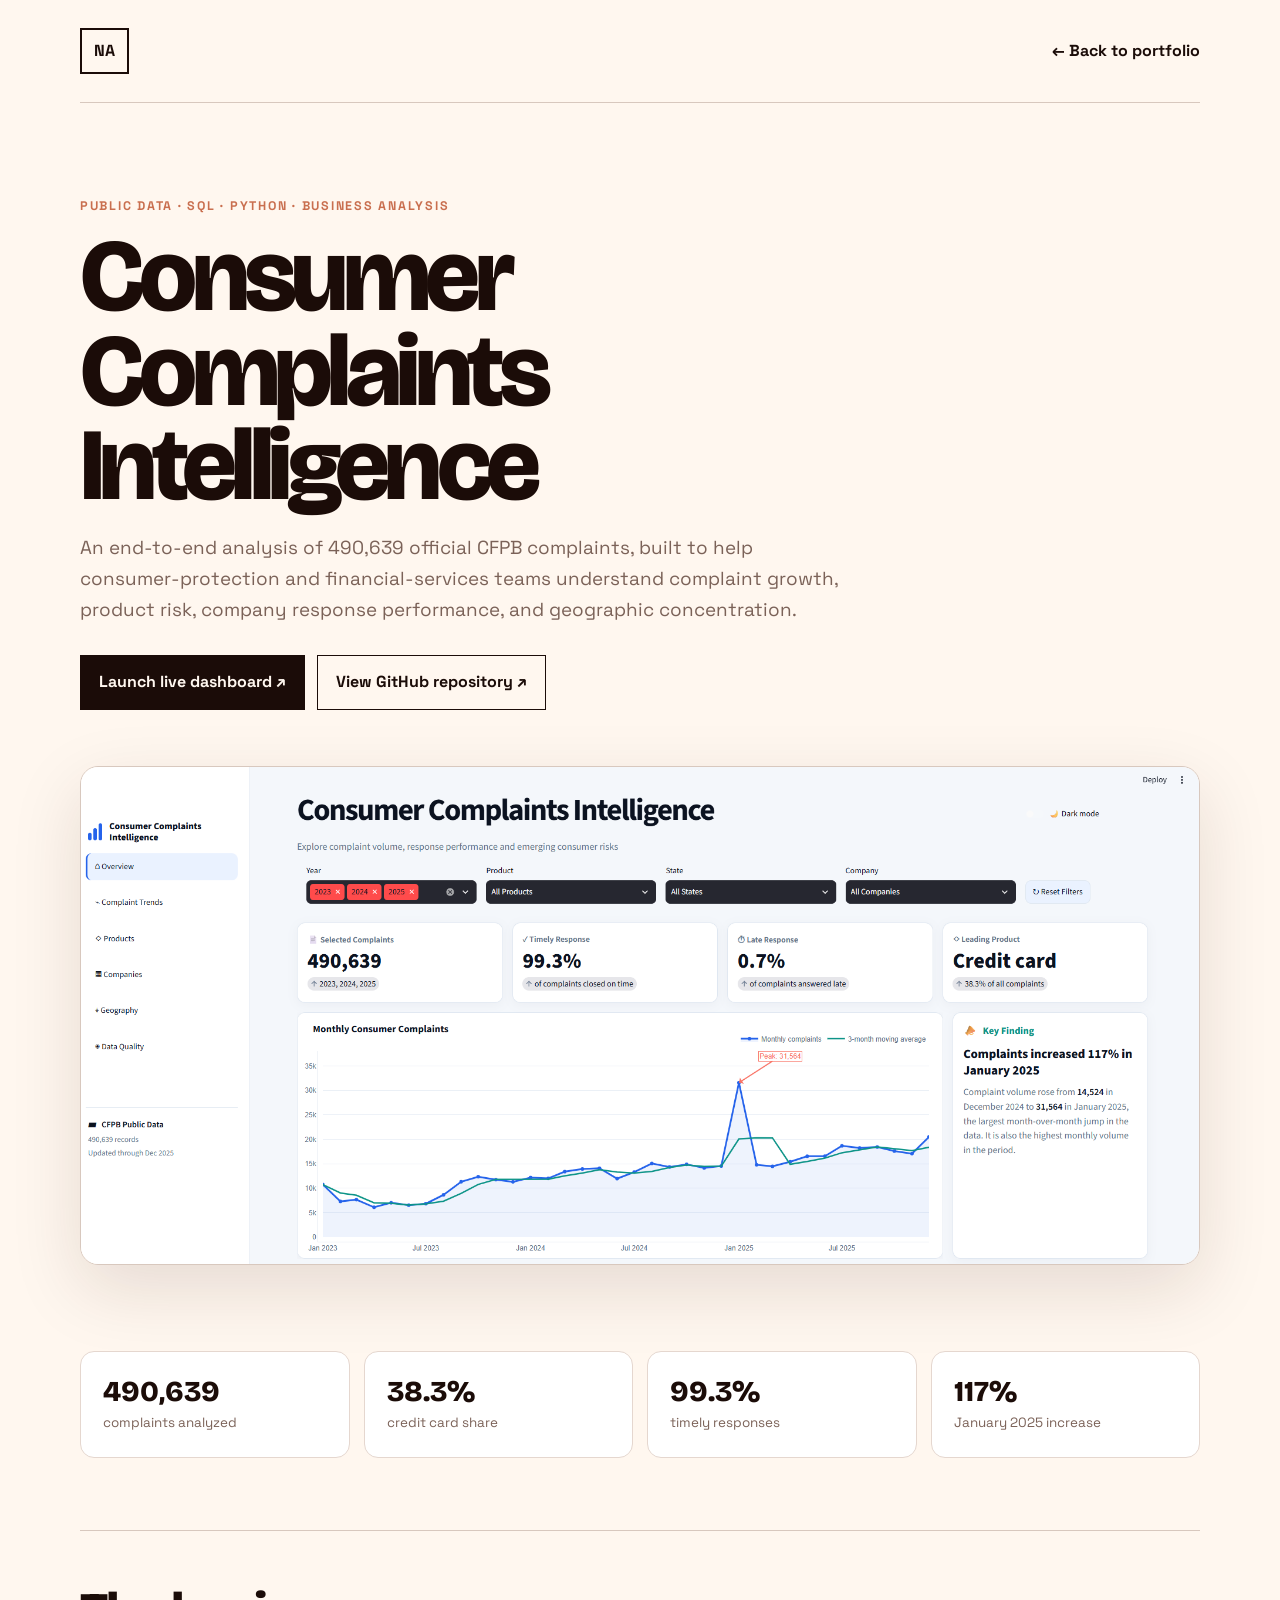
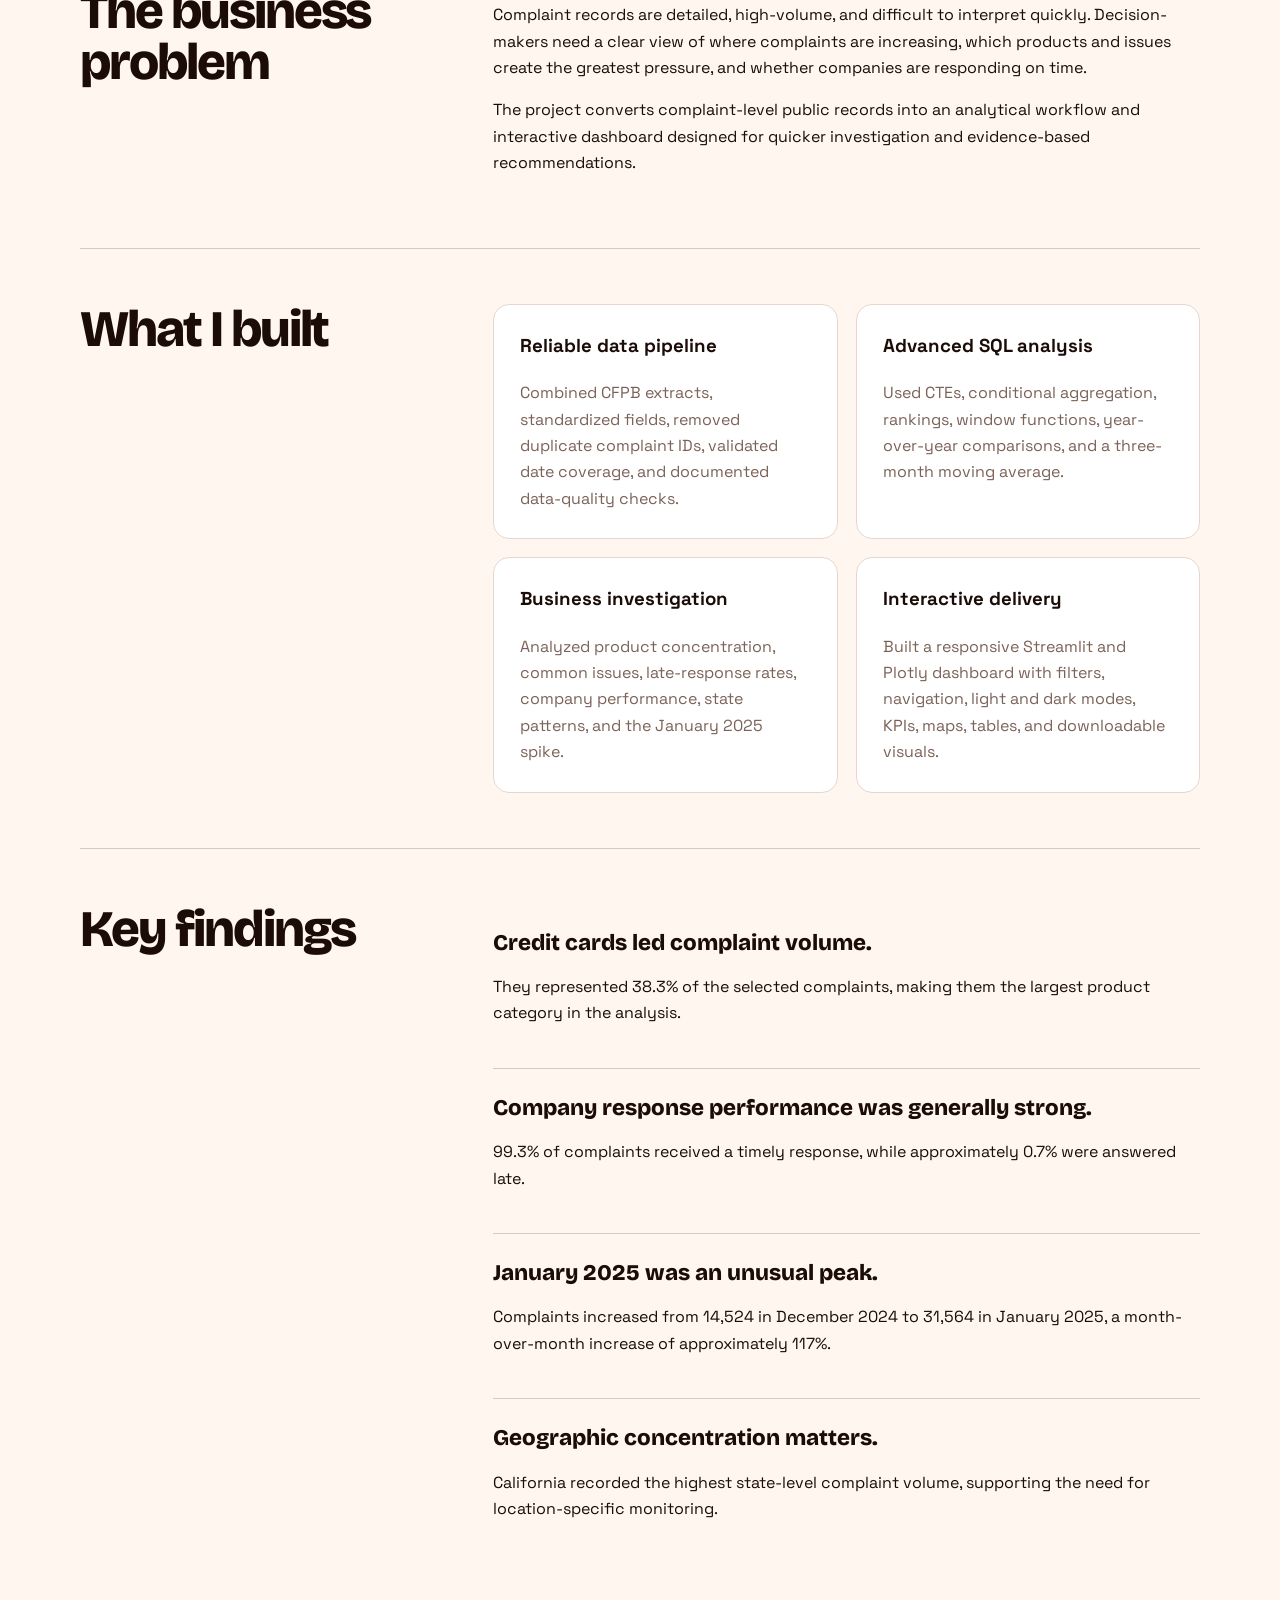
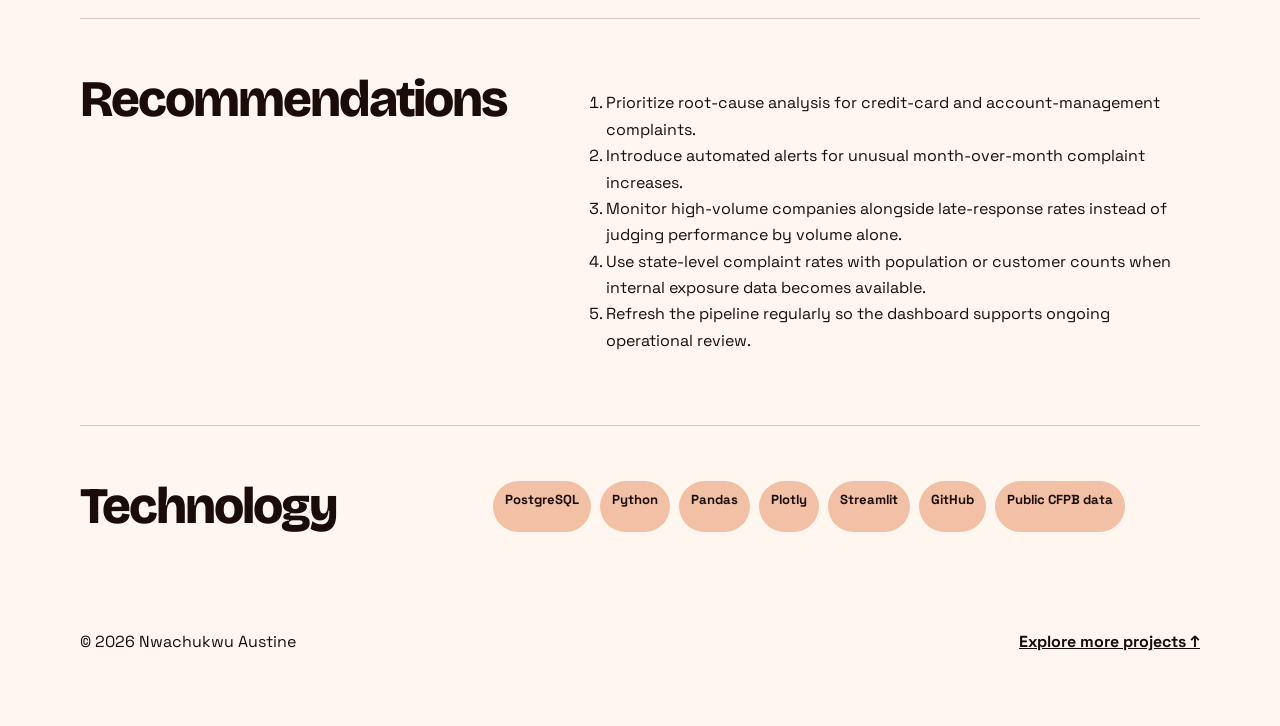
==== case-studies/consumer-complaints.html @ c1dcc5f7 "Add Consumer Complaints business case study" ====
<!DOCTYPE html>
<html lang="en">
<head>
  <meta charset="UTF-8">
  <meta name="viewport" content="width=device-width, initial-scale=1.0">
  <meta name="description" content="Consumer Complaints Intelligence business analysis case study by Nwachukwu Austine.">
  <title>Consumer Complaints Intelligence | Nwachukwu Austine</title>
  <link rel="preconnect" href="https://fonts.googleapis.com">
  <link rel="preconnect" href="https://fonts.gstatic.com" crossorigin>
  <link href="https://fonts.googleapis.com/css2?family=Bricolage+Grotesque:opsz,wght@12..96,600..800&family=Space+Grotesk:wght@400;500;600;700&display=swap" rel="stylesheet">
  <style>
    :root{--ink:#1b0c08;--brown:#351a12;--clay:#c96f4f;--peach:#f2c1a5;--cream:#fff7ef;--muted:#7b6258}
    *{box-sizing:border-box}body{margin:0;background:var(--cream);color:var(--ink);font-family:"Space Grotesk",sans-serif;line-height:1.65}
    header,main,footer{width:min(1120px,calc(100% - 40px));margin:auto}.nav{display:flex;justify-content:space-between;align-items:center;padding:28px 0}.nav a{color:var(--ink);font-weight:700;text-decoration:none}.mark{border:2px solid var(--ink);padding:8px 12px}
    .hero{padding:80px 0 58px;border-top:1px solid #d8c8be}.eyebrow{color:var(--clay);font-size:.78rem;font-weight:700;letter-spacing:.14em;text-transform:uppercase}.hero h1{max-width:900px;margin:14px 0 18px;font:800 clamp(3rem,8vw,7rem)/.92 "Bricolage Grotesque",sans-serif;letter-spacing:-.055em}.lede{max-width:760px;font-size:1.18rem;color:var(--muted)}
    .actions{display:flex;flex-wrap:wrap;gap:12px;margin-top:30px}.btn{display:inline-block;padding:13px 18px;border:1px solid var(--ink);color:var(--ink);font-weight:700;text-decoration:none}.btn.primary{background:var(--ink);color:var(--cream)}
    .hero img{display:block;width:100%;margin:56px 0 0;border:1px solid #d8c8be;border-radius:18px;box-shadow:0 24px 70px #351a1220}
    .metrics{display:grid;grid-template-columns:repeat(4,1fr);gap:14px;margin:28px 0 72px}.metric{padding:22px;background:#fff;border:1px solid #e5d7cf;border-radius:14px}.metric strong{display:block;font:800 1.8rem "Bricolage Grotesque",sans-serif}.metric span{font-size:.84rem;color:var(--muted)}
    section{padding:55px 0;border-top:1px solid #d8c8be}.section-grid{display:grid;grid-template-columns:1fr 2fr;gap:60px}.section-grid h2{margin:0;font:800 clamp(2rem,4vw,3.5rem)/1 "Bricolage Grotesque",sans-serif;letter-spacing:-.04em}.section-grid h3{margin-top:0}.card-grid{display:grid;grid-template-columns:repeat(2,1fr);gap:18px}.card{padding:26px;border-radius:16px;background:#fff;border:1px solid #e5d7cf}.card p{margin-bottom:0;color:var(--muted)}
    .insight{padding:25px 0;border-bottom:1px solid #d8c8be}.insight strong{font:800 1.4rem "Bricolage Grotesque",sans-serif}.insight:last-child{border:0}.stack{display:flex;flex-wrap:wrap;gap:9px}.stack span{padding:8px 12px;border-radius:999px;background:var(--peach);font-weight:700;font-size:.82rem}
    footer{padding:42px 0 70px;display:flex;justify-content:space-between;gap:20px}footer a{color:var(--ink);font-weight:700}
    @media(max-width:760px){.hero{padding-top:48px}.metrics,.card-grid{grid-template-columns:1fr 1fr}.section-grid{grid-template-columns:1fr;gap:28px}}
    @media(max-width:480px){.metrics,.card-grid{grid-template-columns:1fr}.nav{align-items:flex-start}.hero h1{font-size:3.2rem}}
  </style>
</head>
<body>
  <header><nav class="nav"><a class="mark" href="../index.html">NA</a><a href="../index.html#projects">← Back to portfolio</a></nav></header>
  <main>
    <section class="hero">
      <p class="eyebrow">Public Data · SQL · Python · Business Analysis</p>
      <h1>Consumer Complaints Intelligence</h1>
      <p class="lede">An end-to-end analysis of 490,639 official CFPB complaints, built to help consumer-protection and financial-services teams understand complaint growth, product risk, company response performance, and geographic concentration.</p>
      <div class="actions"><a class="btn primary" href="https://cfpb-complaints-austine.streamlit.app/" target="_blank" rel="noopener">Launch live dashboard ↗</a><a class="btn" href="https://github.com/austinechi1/Consumer-Financial-Complaints-Analysis" target="_blank" rel="noopener">View GitHub repository ↗</a></div>
      <img src="../assets/consumer-complaints-dashboard.png" alt="Consumer Complaints Intelligence interactive dashboard">
    </section>
    <div class="metrics"><div class="metric"><strong>490,639</strong><span>complaints analyzed</span></div><div class="metric"><strong>38.3%</strong><span>credit card share</span></div><div class="metric"><strong>99.3%</strong><span>timely responses</span></div><div class="metric"><strong>117%</strong><span>January 2025 increase</span></div></div>

    <section class="section-grid"><h2>The business problem</h2><div><p>Complaint records are detailed, high-volume, and difficult to interpret quickly. Decision-makers need a clear view of where complaints are increasing, which products and issues create the greatest pressure, and whether companies are responding on time.</p><p>The project converts complaint-level public records into an analytical workflow and interactive dashboard designed for quicker investigation and evidence-based recommendations.</p></div></section>

    <section class="section-grid"><h2>What I built</h2><div class="card-grid"><article class="card"><h3>Reliable data pipeline</h3><p>Combined CFPB extracts, standardized fields, removed duplicate complaint IDs, validated date coverage, and documented data-quality checks.</p></article><article class="card"><h3>Advanced SQL analysis</h3><p>Used CTEs, conditional aggregation, rankings, window functions, year-over-year comparisons, and a three-month moving average.</p></article><article class="card"><h3>Business investigation</h3><p>Analyzed product concentration, common issues, late-response rates, company performance, state patterns, and the January 2025 spike.</p></article><article class="card"><h3>Interactive delivery</h3><p>Built a responsive Streamlit and Plotly dashboard with filters, navigation, light and dark modes, KPIs, maps, tables, and downloadable visuals.</p></article></div></section>

    <section class="section-grid"><h2>Key findings</h2><div><div class="insight"><strong>Credit cards led complaint volume.</strong><p>They represented 38.3% of the selected complaints, making them the largest product category in the analysis.</p></div><div class="insight"><strong>Company response performance was generally strong.</strong><p>99.3% of complaints received a timely response, while approximately 0.7% were answered late.</p></div><div class="insight"><strong>January 2025 was an unusual peak.</strong><p>Complaints increased from 14,524 in December 2024 to 31,564 in January 2025, a month-over-month increase of approximately 117%.</p></div><div class="insight"><strong>Geographic concentration matters.</strong><p>California recorded the highest state-level complaint volume, supporting the need for location-specific monitoring.</p></div></div></section>

    <section class="section-grid"><h2>Recommendations</h2><div><ol><li>Prioritize root-cause analysis for credit-card and account-management complaints.</li><li>Introduce automated alerts for unusual month-over-month complaint increases.</li><li>Monitor high-volume companies alongside late-response rates instead of judging performance by volume alone.</li><li>Use state-level complaint rates with population or customer counts when internal exposure data becomes available.</li><li>Refresh the pipeline regularly so the dashboard supports ongoing operational review.</li></ol></div></section>

    <section class="section-grid"><h2>Technology</h2><div class="stack"><span>PostgreSQL</span><span>Python</span><span>Pandas</span><span>Plotly</span><span>Streamlit</span><span>GitHub</span><span>Public CFPB data</span></div></section>
  </main>
  <footer><span>© 2026 Nwachukwu Austine</span><a href="../index.html#projects">Explore more projects ↑</a></footer>
</body>
</html>
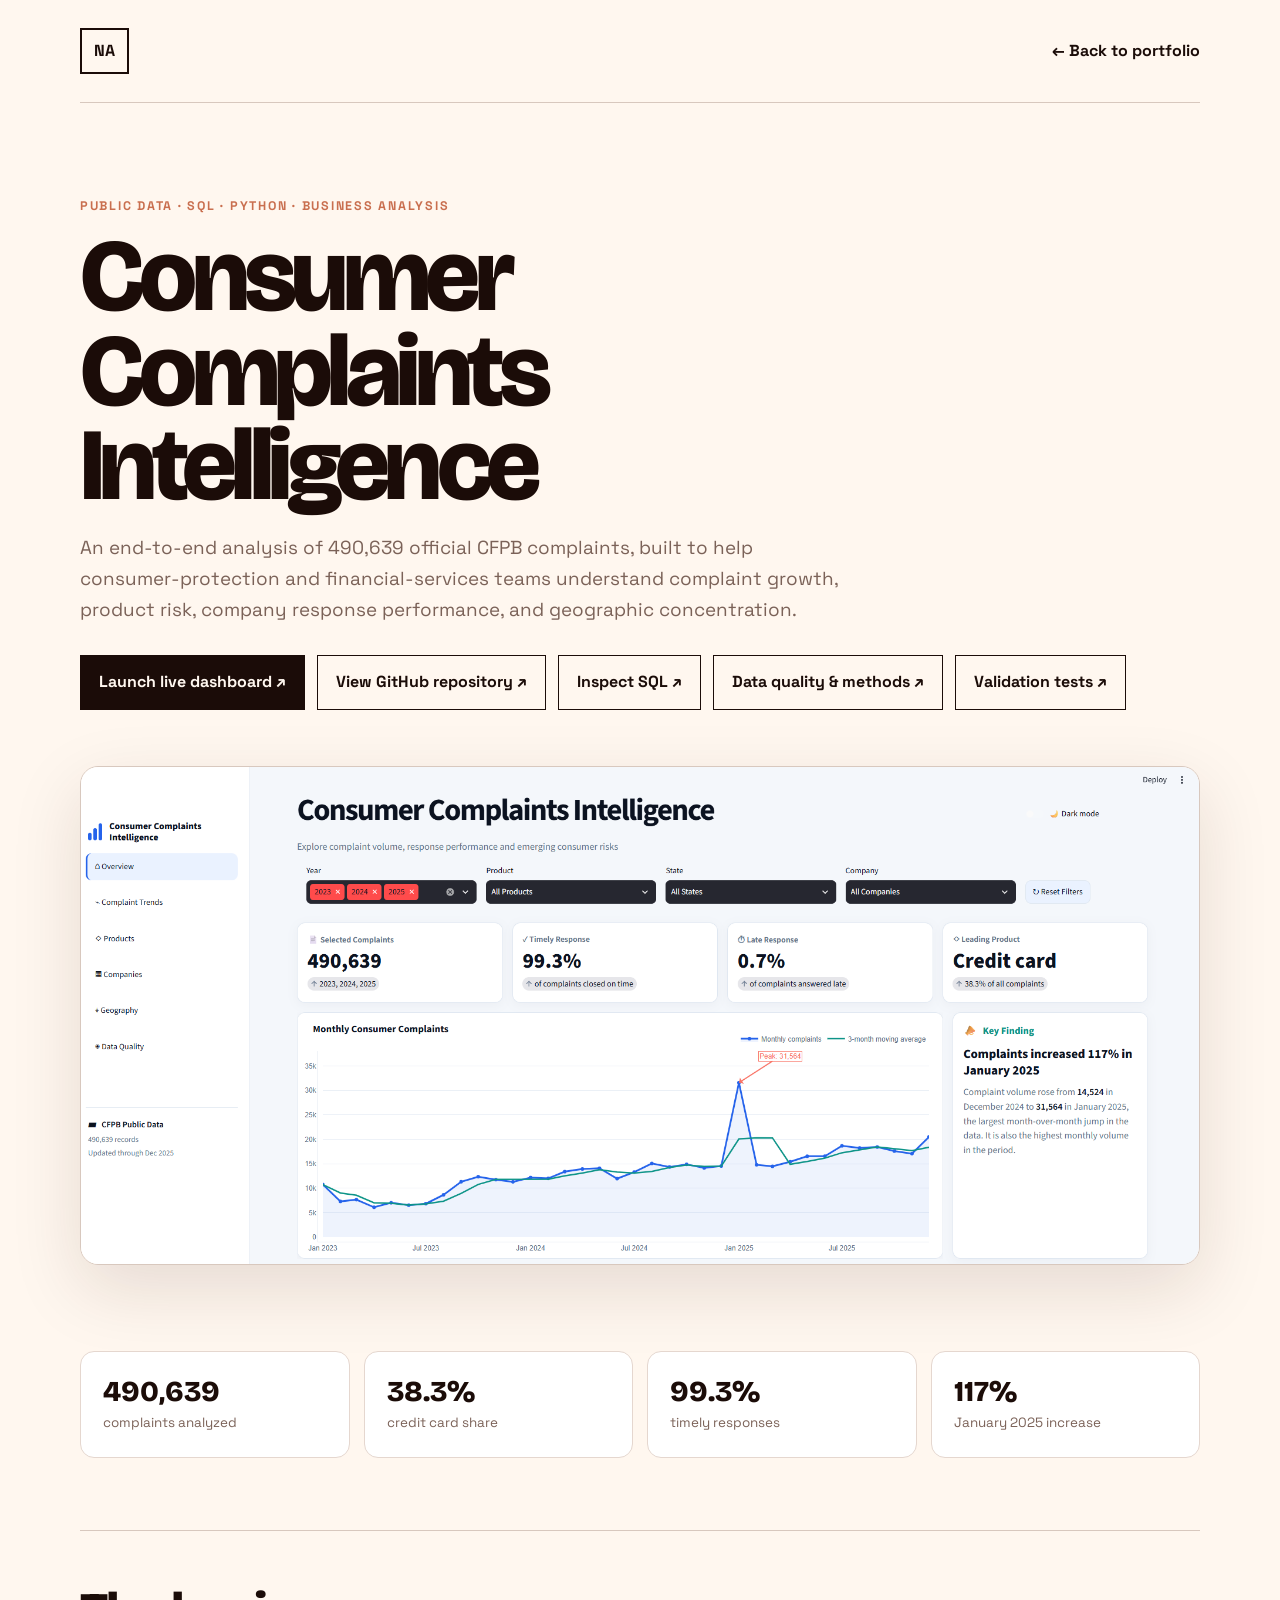
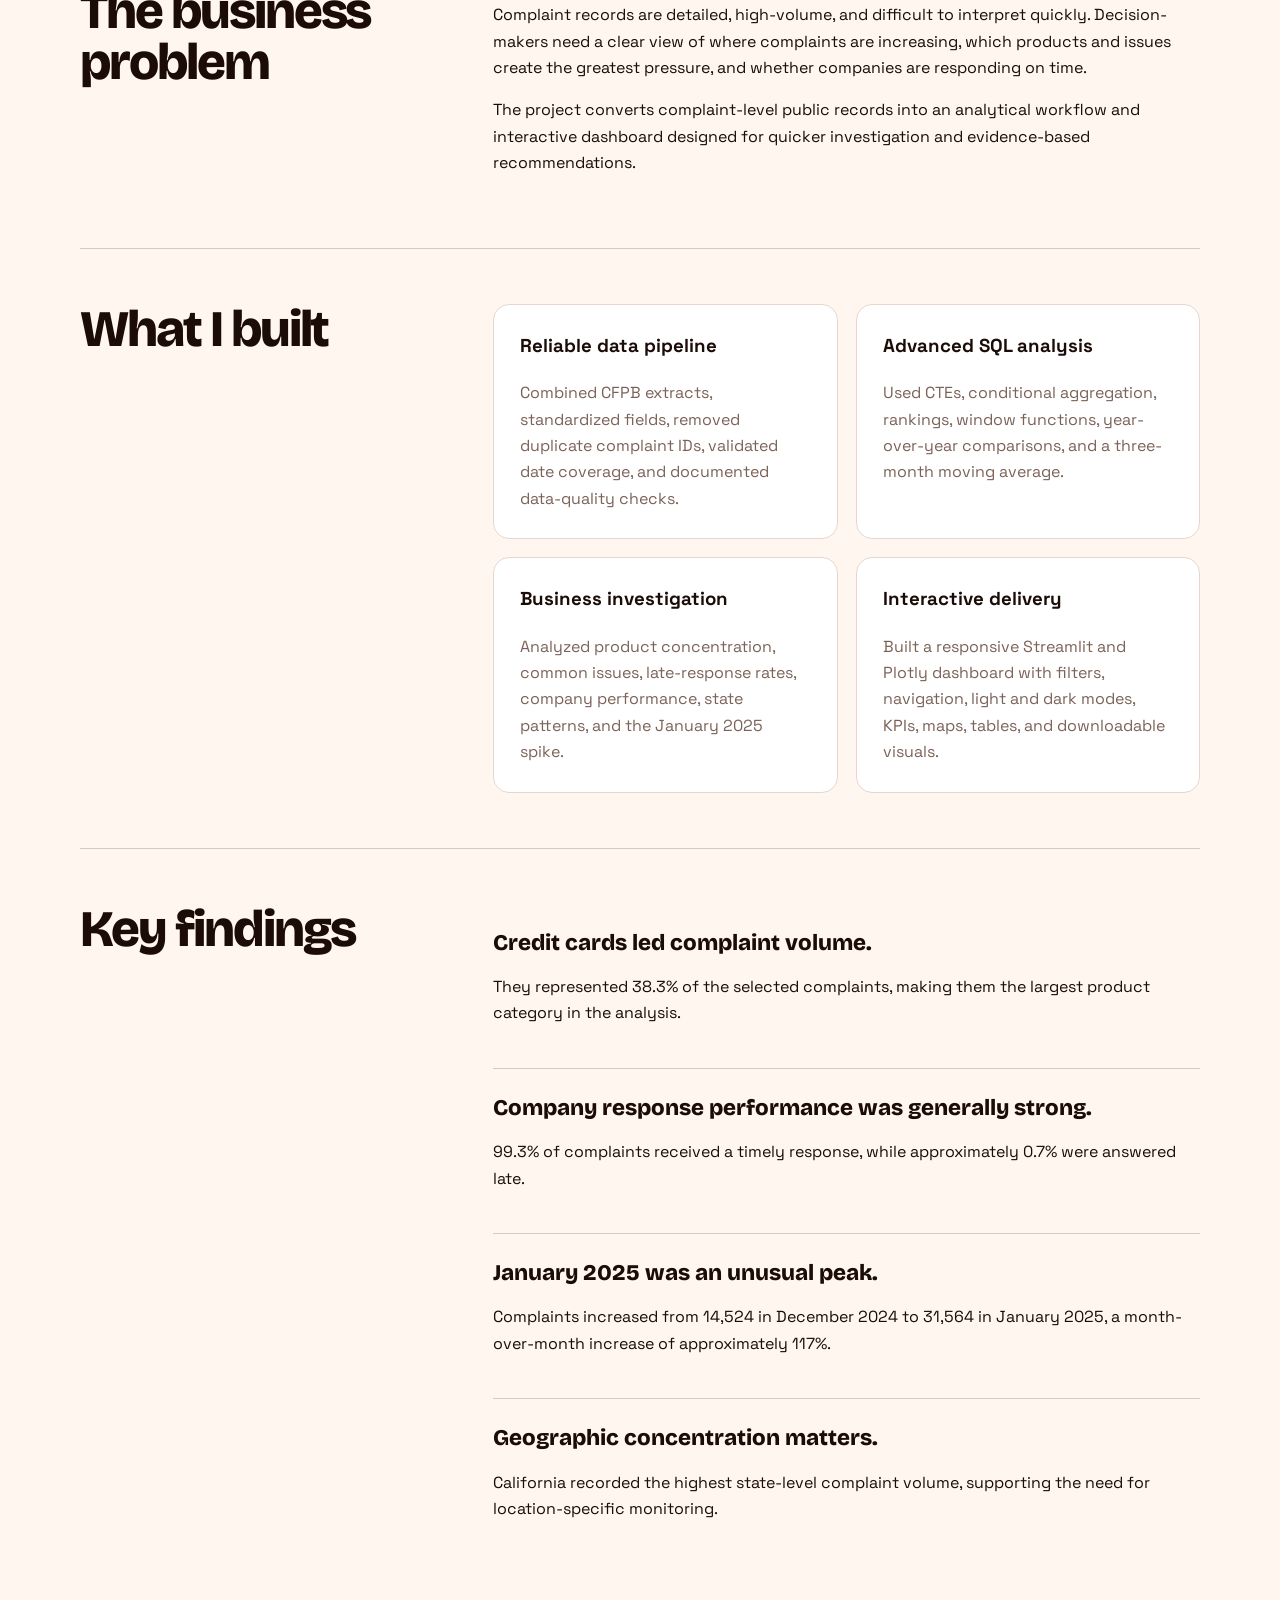
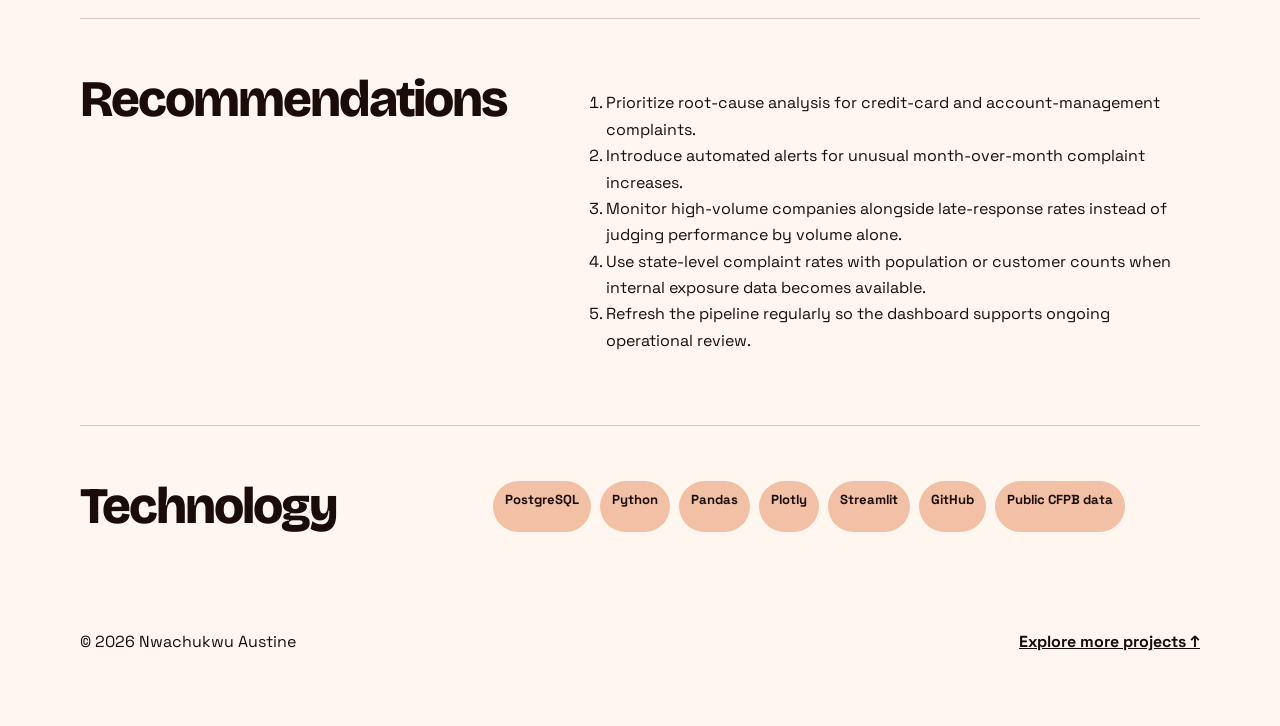
==== commit f27b19dd: "Make project methods and validation evidence easy to inspect" ====
--- a/case-studies/consumer-complaints.html
+++ b/case-studies/consumer-complaints.html
@@ -30,7 +30,7 @@
       <p class="eyebrow">Public Data · SQL · Python · Business Analysis</p>
       <h1>Consumer Complaints Intelligence</h1>
       <p class="lede">An end-to-end analysis of 490,639 official CFPB complaints, built to help consumer-protection and financial-services teams understand complaint growth, product risk, company response performance, and geographic concentration.</p>
-      <div class="actions"><a class="btn primary" href="https://cfpb-complaints-austine.streamlit.app/" target="_blank" rel="noopener">Launch live dashboard ↗</a><a class="btn" href="https://github.com/austinechi1/Consumer-Financial-Complaints-Analysis" target="_blank" rel="noopener">View GitHub repository ↗</a></div>
+      <div class="actions"><a class="btn primary" href="https://cfpb-complaints-austine.streamlit.app/" target="_blank" rel="noopener">Launch live dashboard ↗</a><a class="btn" href="https://github.com/austinechi1/Consumer-Financial-Complaints-Analysis" target="_blank" rel="noopener">View GitHub repository ↗</a><a class="btn" href="https://github.com/austinechi1/Consumer-Financial-Complaints-Analysis/blob/main/sql/05_business_analysis.sql" target="_blank" rel="noopener">Inspect SQL ↗</a><a class="btn" href="https://github.com/austinechi1/Consumer-Financial-Complaints-Analysis/blob/main/docs/data_quality_methodology.md" target="_blank" rel="noopener">Data quality &amp; methods ↗</a><a class="btn" href="https://github.com/austinechi1/Consumer-Financial-Complaints-Analysis/blob/main/tests/test_combine_clean_cfpb.py" target="_blank" rel="noopener">Validation tests ↗</a></div>
       <img src="../assets/consumer-complaints-dashboard.png" alt="Consumer Complaints Intelligence interactive dashboard">
     </section>
     <div class="metrics"><div class="metric"><strong>490,639</strong><span>complaints analyzed</span></div><div class="metric"><strong>38.3%</strong><span>credit card share</span></div><div class="metric"><strong>99.3%</strong><span>timely responses</span></div><div class="metric"><strong>117%</strong><span>January 2025 increase</span></div></div>
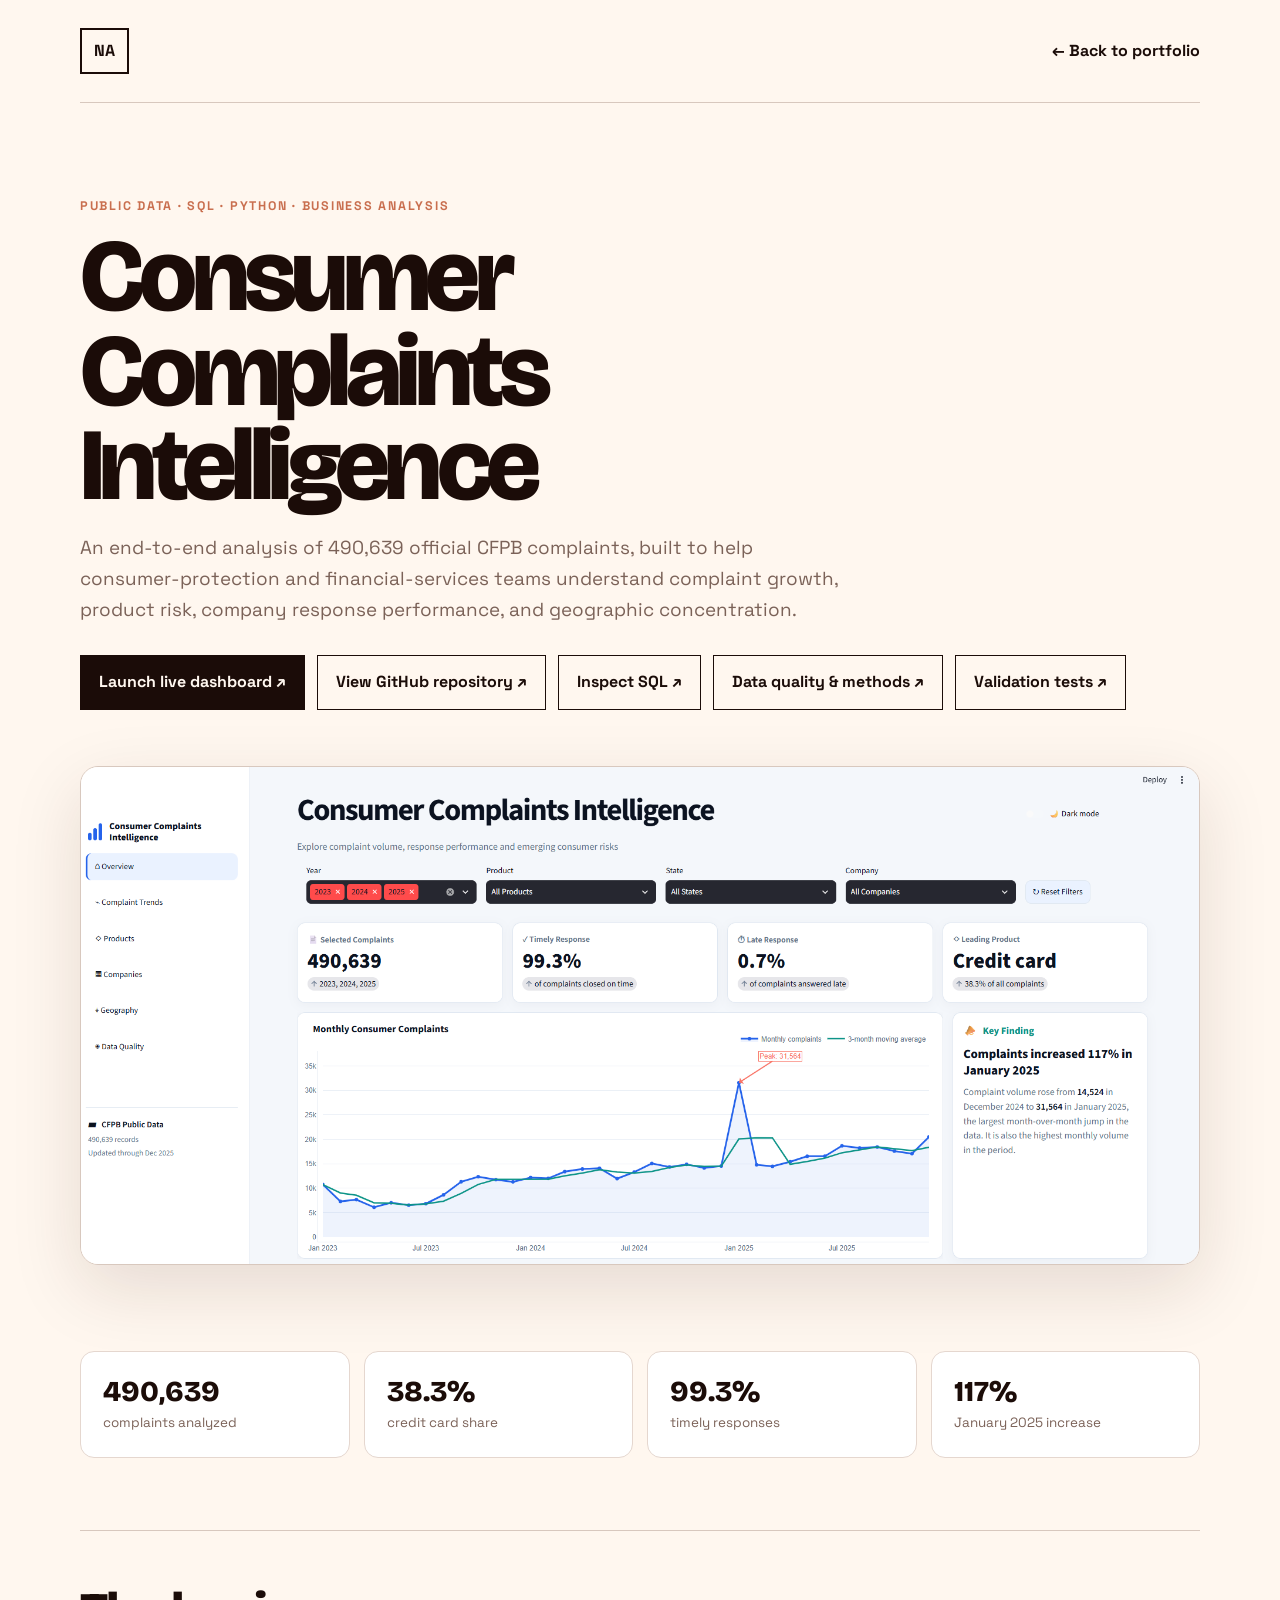
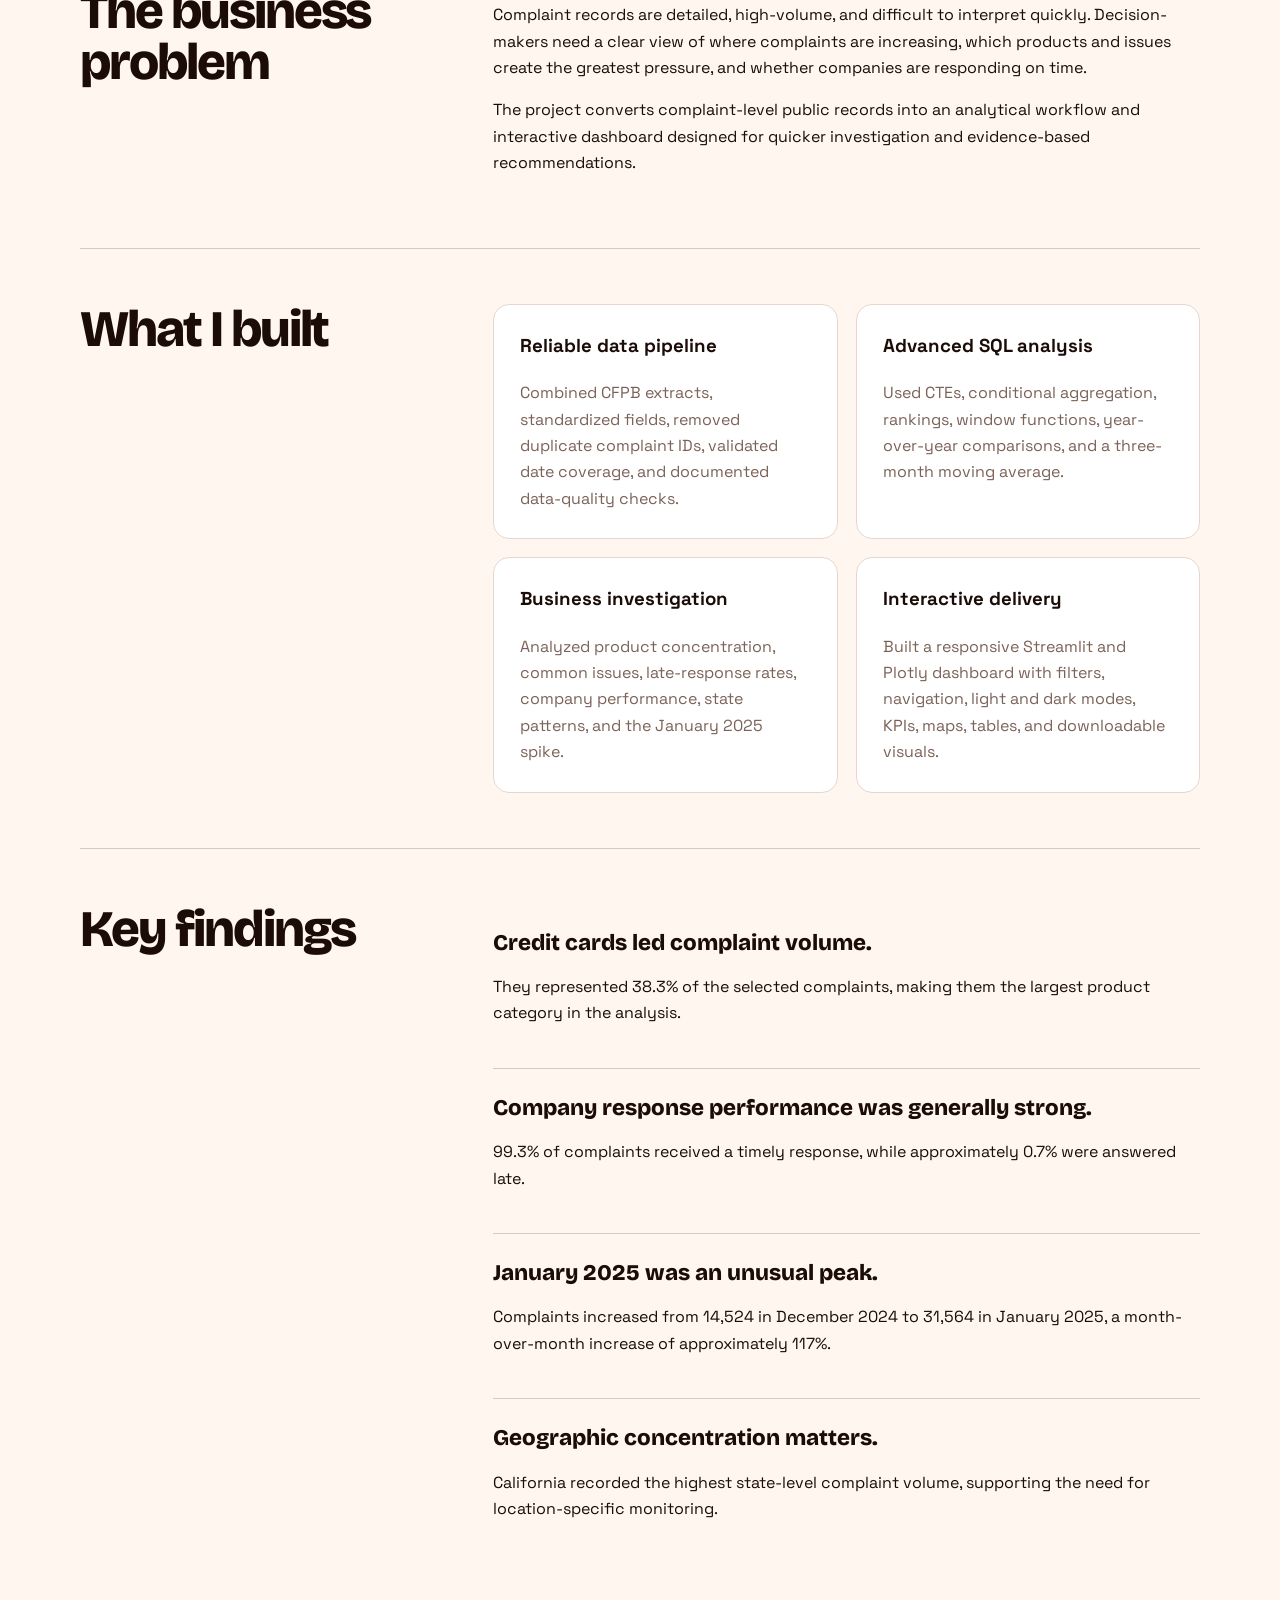
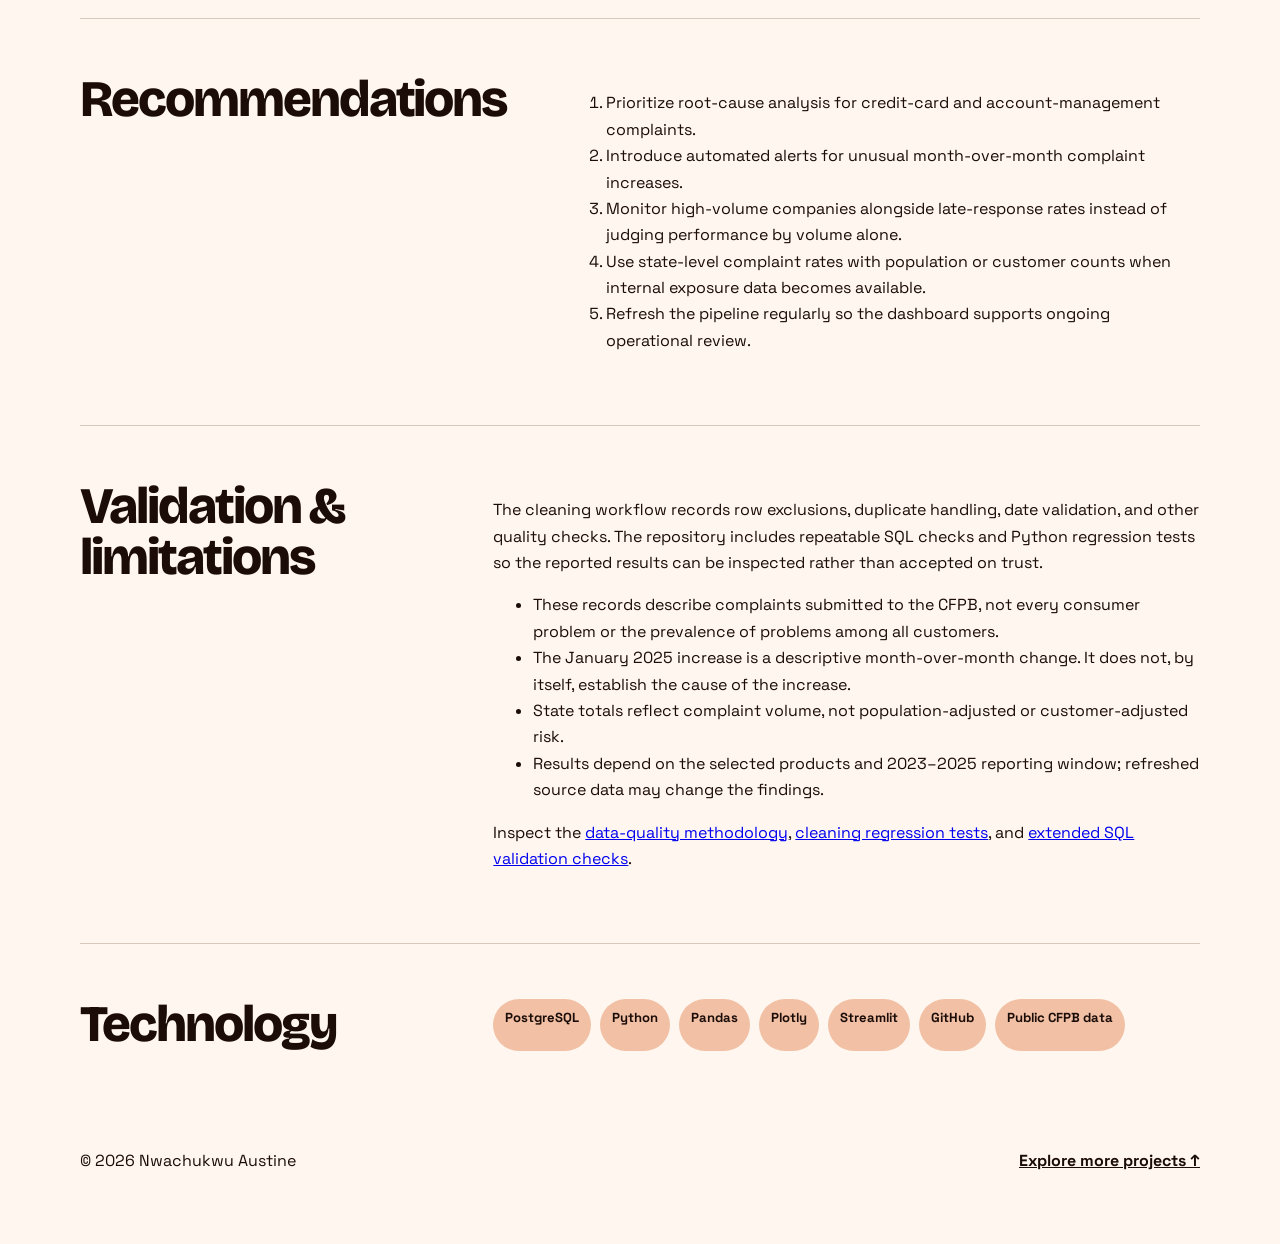
==== commit e5d71679: "Document validation evidence and analytical limitations in case study" ====
--- a/case-studies/consumer-complaints.html
+++ b/case-studies/consumer-complaints.html
@@ -43,6 +43,8 @@
 
     <section class="section-grid"><h2>Recommendations</h2><div><ol><li>Prioritize root-cause analysis for credit-card and account-management complaints.</li><li>Introduce automated alerts for unusual month-over-month complaint increases.</li><li>Monitor high-volume companies alongside late-response rates instead of judging performance by volume alone.</li><li>Use state-level complaint rates with population or customer counts when internal exposure data becomes available.</li><li>Refresh the pipeline regularly so the dashboard supports ongoing operational review.</li></ol></div></section>
 
+    <section class="section-grid"><h2>Validation &amp; limitations</h2><div><p>The cleaning workflow records row exclusions, duplicate handling, date validation, and other quality checks. The repository includes repeatable SQL checks and Python regression tests so the reported results can be inspected rather than accepted on trust.</p><ul><li>These records describe complaints submitted to the CFPB, not every consumer problem or the prevalence of problems among all customers.</li><li>The January 2025 increase is a descriptive month-over-month change. It does not, by itself, establish the cause of the increase.</li><li>State totals reflect complaint volume, not population-adjusted or customer-adjusted risk.</li><li>Results depend on the selected products and 2023–2025 reporting window; refreshed source data may change the findings.</li></ul><p>Inspect the <a href="https://github.com/austinechi1/Consumer-Financial-Complaints-Analysis/blob/main/docs/data_quality_methodology.md" target="_blank" rel="noopener">data-quality methodology</a>, <a href="https://github.com/austinechi1/Consumer-Financial-Complaints-Analysis/blob/main/tests/test_combine_clean_cfpb.py" target="_blank" rel="noopener">cleaning regression tests</a>, and <a href="https://github.com/austinechi1/Consumer-Financial-Complaints-Analysis/blob/main/sql/06_extended_data_quality_checks.sql" target="_blank" rel="noopener">extended SQL validation checks</a>.</p></div></section>
+
     <section class="section-grid"><h2>Technology</h2><div class="stack"><span>PostgreSQL</span><span>Python</span><span>Pandas</span><span>Plotly</span><span>Streamlit</span><span>GitHub</span><span>Public CFPB data</span></div></section>
   </main>
   <footer><span>© 2026 Nwachukwu Austine</span><a href="../index.html#projects">Explore more projects ↑</a></footer>
